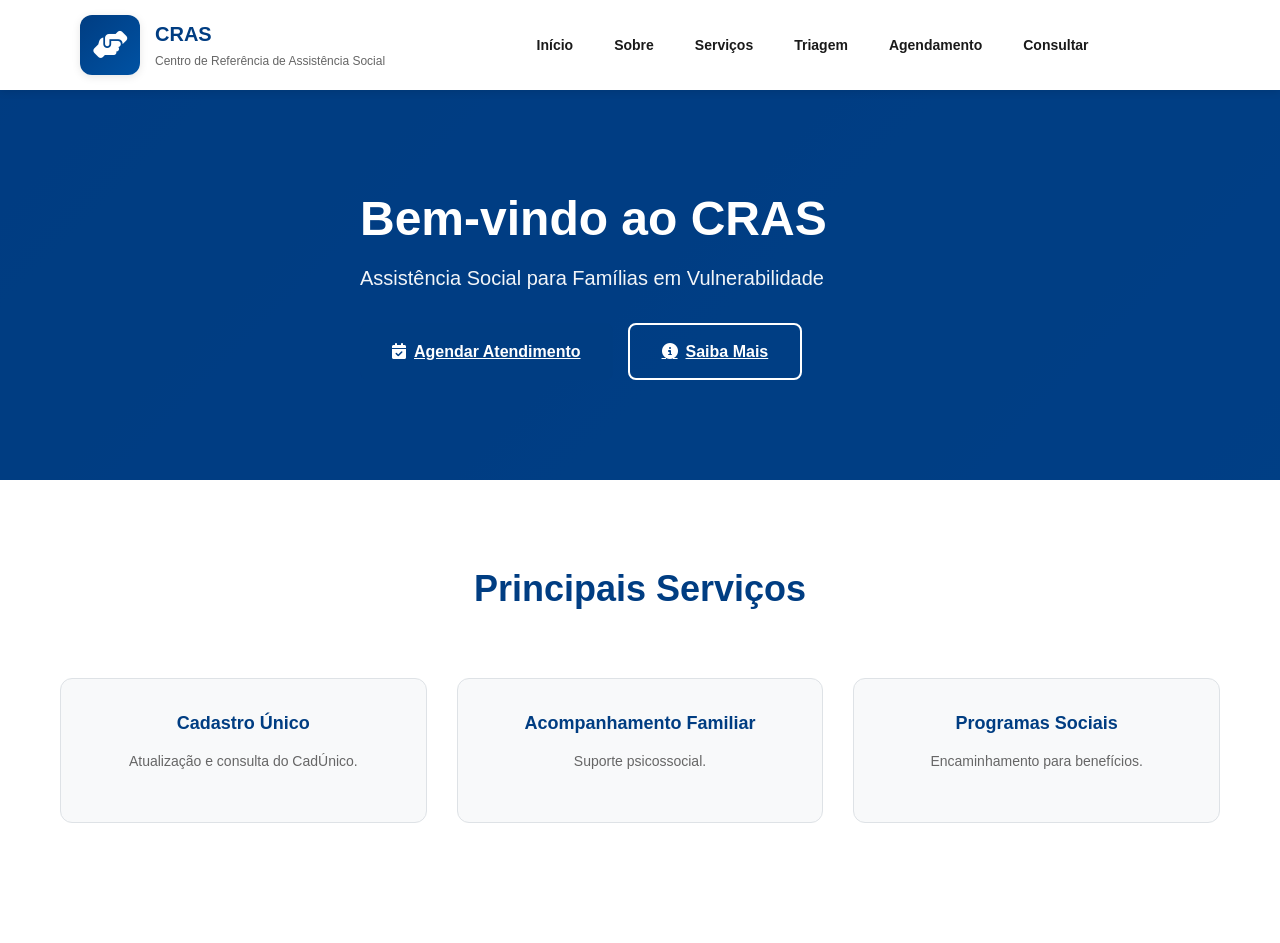
==== index.html @ 46a053cc "Primeiro commit" ====
<!doctype html>
<html lang="pt-BR">
<head>
  <meta charset="utf-8" />
  <meta name="viewport" content="width=device-width, initial-scale=1" />
  <title>CRAS - Início</title>
  <link rel="stylesheet" href="styles.css" />
  <link rel="stylesheet" href="https://cdnjs.cloudflare.com/ajax/libs/font-awesome/6.4.0/css/all.min.css">
</head>
<body>

<header class="header-principal">
  <div class="container-fluid header-content">
    <div class="logo-section">
      <div class="logo"><i class="fas fa-hands-helping"></i></div>
      <div class="logo-text">
        <h1>CRAS</h1>
        <p>Centro de Referência de Assistência Social</p>
      </div>
    </div>

    <nav class="nav-principal">
  <a href="index.html" class="nav-link">Início</a>
  <a href="sobre.html" class="nav-link">Sobre</a>
  <a href="servicos.html" class="nav-link">Serviços</a>
  <a href="triagem.html" class="nav-link">Triagem</a>
  <a href="agendamento.html" class="nav-link">Agendamento</a>
  <a href="consulta.html" class="nav-link">Consultar</a>
</nav>
  </div>
</header>

<section class="hero">
  <div class="hero-overlay"></div>
  <div class="container-fluid hero-content">
    <h2>Bem-vindo ao CRAS</h2>
    <p>Assistência Social para Famílias em Vulnerabilidade</p>
    <div class="hero-buttons">
      <a href="agendamento.html" class="btn btn-primary btn-lg">
        <i class="fas fa-calendar-check"></i> Agendar Atendimento
      </a>
      <a href="sobre.html" class="btn btn-secondary btn-lg">
        <i class="fas fa-info-circle"></i> Saiba Mais
      </a>
    </div>
  </div>
</section>

<section class="servicos">
  <div class="container-fluid">
    <div class="section-header">
      <h2>Principais Serviços</h2>
    </div>

    <div class="servicos-grid">
      <div class="servico-card">
        <h3>Cadastro Único</h3>
        <p>Atualização e consulta do CadÚnico.</p>
      </div>

      <div class="servico-card">
        <h3>Acompanhamento Familiar</h3>
        <p>Suporte psicossocial.</p>
      </div>

      <div class="servico-card">
        <h3>Programas Sociais</h3>
        <p>Encaminhamento para benefícios.</p>
      </div>
    </div>
  </div>
</section>

<script src="app.js"></script>
</body>
</html>
---- styles.css ----
/* ================== VARIÁVEIS E RESET ================== */
:root {
  --primary: #003d82;
  --primary-light: #0052a3;
  --secondary: #1a5490;
  --accent: #d4af37;
  --success: #28a745;
  --danger: #dc3545;
  --warning: #ffc107;
  --info: #17a2b8;
  
  --bg-light: #f8f9fa;
  --bg-white: #ffffff;
  --text-dark: #1a1a1a;
  --text-muted: #666666;
  --border-color: #dee2e6;
  --shadow: 0 2px 8px rgba(0, 0, 0, 0.1);
  --shadow-lg: 0 8px 16px rgba(0, 0, 0, 0.15);
  
  --font-primary: 'Segoe UI', Tahoma, Geneva, Verdana, sans-serif;
}

* {
  margin: 0;
  padding: 0;
  box-sizing: border-box;
}

html {
  scroll-behavior: smooth;
}

body {
  font-family: var(--font-primary);
  color: var(--text-dark);
  background-color: var(--bg-light);
  line-height: 1.6;
}

/* ================== CONTAINER ================== */
.container-fluid {
  max-width: 1200px;
  margin: 0 auto;
  padding: 0 20px;
}

/* ================== TOPBAR ================== */
.topbar {
  background-color: var(--primary);
  color: white;
  padding: 10px 0;
  font-size: 13px;
  border-bottom: 3px solid var(--accent);
}

.topbar {
  display: flex;
  justify-content: space-between;
  align-items: center;
  padding: 10px 40px;
}

.topbar-left,
.topbar-right {
  display: flex;
  gap: 25px;
  align-items: center;
}

.topbar-left span,
.topbar-right a {
  color: white;
  text-decoration: none;
  transition: color 0.3s;
}

.topbar-left span:hover,
.topbar-right a:hover {
  color: var(--accent);
}

.divider {
  color: rgba(255, 255, 255, 0.3);
}

.topbar i {
  margin-right: 5px;
}

@media (max-width: 768px) {
  .topbar {
    flex-direction: column;
    gap: 10px;
    padding: 10px 20px;
  }
  
  .topbar-left,
  .topbar-right {
    flex-wrap: wrap;
    gap: 15px;
  }
}

/* ================== HEADER PRINCIPAL ================== */
.header-principal {
  background-color: var(--bg-white);
  box-shadow: var(--shadow);
  position: sticky;
  top: 0;
  z-index: 100;
}

.header-principal .container-fluid {
  padding: 15px 40px;
}

.header-content {
  display: flex;
  justify-content: space-between;
  align-items: center;
  gap: 40px;
}

.logo-section {
  display: flex;
  align-items: center;
  gap: 15px;
  flex-shrink: 0;
}

.logo {
  width: 60px;
  height: 60px;
  background: linear-gradient(135deg, var(--primary) 0%, var(--primary-light) 100%);
  color: white;
  display: flex;
  align-items: center;
  justify-content: center;
  border-radius: 12px;
  font-size: 28px;
  box-shadow: var(--shadow);
}

.logo-text h1 {
  margin: 0;
  font-size: 20px;
  color: var(--primary);
  font-weight: 700;
}

.logo-text p {
  margin: 2px 0 0 0;
  font-size: 12px;
  color: var(--text-muted);
}

/* ================== NAVEGAÇÃO PRINCIPAL ================== */
.nav-principal {
  display: flex;
  gap: 5px;
  align-items: center;
  flex: 1;
  justify-content: center;
  flex-wrap: wrap;
}

.nav-link {
  text-decoration: none;
  color: var(--text-dark);
  padding: 12px 18px;
  border-radius: 8px;
  font-weight: 600;
  font-size: 14px;
  transition: all 0.3s;
  display: flex;
  align-items: center;
  gap: 6px;
  white-space: nowrap;
}

.nav-link:hover {
  background-color: var(--bg-light);
  color: var(--primary);
}

.nav-link.active {
  background-color: var(--primary);
  color: white;
}

.nav-link i {
  font-size: 16px;
}

/* ================== HEADER ACTIONS ================== */
.header-actions {
  display: flex;
  gap: 15px;
  align-items: center;
  flex-shrink: 0;
}

.btn-menu {
  display: none;
  background: none;
  border: none;
  font-size: 24px;
  cursor: pointer;
  color: var(--primary);
}

@media (max-width: 1024px) {
  .header-content {
    gap: 20px;
  }
  
  .nav-principal {
    gap: 0;
  }
  
  .nav-link {
    padding: 10px 14px;
    font-size: 13px;
  }
}

@media (max-width: 768px) {
  .header-content {
    flex-wrap: wrap;
    gap: 15px;
  }
  
  .nav-principal {
    display: none;
    width: 100%;
    flex-direction: column;
    gap: 0;
  }
  
  .nav-principal.mobile-active {
    display: flex;
  }
  
  .btn-menu {
    display: block;
  }
}

/* ================== BOTÕES ================== */
.btn {
  padding: 12px 5px;
  width: fit-content;
  border: none;
  border-radius: 8px;
  font-weight: 600;
  cursor: pointer;
  transition: all 0.3s;
  display: inline-flex;
  align-items: center;
  gap: 8px;
  font-family: var(--font-primary);
  font-size: 14px;
}

.btn-primary {
  background-color: var(--primary);
  color: white;
}

.btn-primary:hover {
  background-color: var(--primary-light);
  box-shadow: var(--shadow-lg);
  transform: translateY(-2px);
}

.btn-secondary {
  background-color: transparent;
  color: white;
  border: 2px solid white;
}

.btn-secondary:hover {
  background-color: rgba(255, 255, 255, 0.1);
}

.btn-lg {
  padding: 14px 32px;
  font-size: 16px;
}

.btn-block {
  width: 70%;
  justify-content: center;
}

/* ================== HERO SECTION ================== */
.hero {
  background: linear-gradient(135deg, var(--primary) 0%, var(--primary-light) 100%),
              url('https://images.unsplash.com/photo-1552664730-d307ca884978?w=1200');
  background-size: cover;
  background-position: center;
  background-attachment: fixed;
  color: white;
  padding: 100px 40px;
  position: relative;
  overflow: hidden;
}

.hero-overlay {
  position: absolute;
  inset: 0;
  background: rgba(0, 61, 130, 0.85);
}

.hero-content {
  position: relative;
  z-index: 2;
  max-width: 600px;
}

.hero h2 {
  font-size: 48px;
  font-weight: 700;
  margin-bottom: 15px;
  line-height: 1.2;
}

.hero p {
  font-size: 20px;
  margin-bottom: 30px;
  line-height: 1.5;
  opacity: 0.95;
}

.hero-buttons {
  display: flex;
  gap: 15px;
  flex-wrap: wrap;
}

@media (max-width: 768px) {
  .hero {
    padding: 60px 20px;
  }
  
  .hero h2 {
    font-size: 36px;
  }
  
  .hero p {
    font-size: 16px;
  }
  
  .hero-buttons {
    flex-direction: column;
  }
  
  .btn-lg {
    width: 100%;
  }
}

/* ================== SEÇÃO SERVIÇOS ================== */
.servicos {
  padding: 80px 40px;
  background-color: var(--bg-white);
}

.section-header {
  text-align: center;
  margin-bottom: 60px;
}

.section-header h2 {
  font-size: 36px;
  color: var(--primary);
  margin-bottom: 10px;
  font-weight: 700;
}

.section-header p {
  font-size: 16px;
  color: var(--text-muted);
}

.servicos-grid {
  display: grid;
  grid-template-columns: repeat(auto-fit, minmax(280px, 1fr));
  gap: 30px;
  margin-bottom: 40px;
}

.servico-card {
  background-color: var(--bg-light);
  padding: 30px;
  border-radius: 12px;
  text-align: center;
  transition: all 0.3s;
  border: 1px solid var(--border-color);
}

.servico-card:hover {
  transform: translateY(-8px);
  box-shadow: var(--shadow-lg);
  background-color: var(--bg-white);
}

.servico-icon {
  width: 70px;
  height: 70px;
  background-color: var(--primary);
  color: white;
  border-radius: 12px;
  display: flex;
  align-items: center;
  justify-content: center;
  margin: 0 auto 20px;
  font-size: 32px;
}

.servico-card h3 {
  font-size: 18px;
  color: var(--primary);
  margin-bottom: 12px;
  font-weight: 700;
}

.servico-card p {
  color: var(--text-muted);
  font-size: 14px;
  margin-bottom: 20px;
  line-height: 1.6;
}

.link-mais {
  color: var(--primary);
  text-decoration: none;
  font-weight: 600;
  transition: color 0.3s;
}

.link-mais:hover {
  color: var(--primary-light);
}

/* ================== AGENDAMENTO ================== */
.agendamento {
  padding: 80px 40px;
  background-color: var(--bg-light);
}

.agendamento-wrapper {
  display: grid;
  grid-template-columns: 1fr 1fr;
  gap: 60px;
  align-items: start;
}

.agendamento-info h2 {
  font-size: 32px;
  color: var(--primary);
  margin-bottom: 10px;
  font-weight: 700;
}

.agendamento-info > p {
  color: var(--text-muted);
  margin-bottom: 40px;
  font-size: 16px;
}

.info-items {
  display: flex;
  flex-direction: column;
  gap: 25px;
}

.info-item {
  display: flex;
  gap: 20px;
}

.info-item i {
  width: 50px;
  height: 50px;
  background-color: var(--primary);
  color: white;
  border-radius: 10px;
  display: flex;
  align-items: center;
  justify-content: center;
  flex-shrink: 0;
  font-size: 20px;
}

.info-item h4 {
  margin: 0 0 5px 0;
  color: var(--primary);
  font-size: 16px;
}

.info-item p {
  margin: 0;
  color: var(--text-muted);
  font-size: 14px;
}

/* ================== FORMULÁRIO ================== */
.form-agendamento {
  background-color: var(--bg-white);
  padding: 40px;
  border-radius: 12px;
  box-shadow: var(--shadow-lg);
}

.form-group {
  margin-bottom: 20px;
}

.form-group label {
  display: block;
  margin-bottom: 8px;
  font-weight: 600;
  color: var(--text-dark);
  font-size: 14px;
}

.form-group input,
.form-group select,
.form-group textarea {
  width: 100%;
  padding: 12px 15px;
  border: 1px solid var(--border-color);
  border-radius: 8px;
  font-family: var(--font-primary);
  font-size: 14px;
  transition: border-color 0.3s;
}

.form-group input:focus,
.form-group select:focus,
.form-group textarea:focus {
  outline: none;
  border-color: var(--primary);
  box-shadow: 0 0 0 3px rgba(0, 61, 130, 0.1);
}

.form-row {
  display: grid;
  grid-template-columns: 1fr 1fr;
  gap: 20px;
}

.form-group textarea {
  resize: vertical;
  font-family: var(--font-primary);
}

@media (max-width: 768px) {
  .agendamento-wrapper {
    grid-template-columns: 1fr;
    gap: 40px;
  }
  
  .form-row {
    grid-template-columns: 1fr;
  }
}

/* ================== AVISOS ================== */
.avisos {
  padding: 80px 40px;
  background-color: var(--bg-white);
}

.avisos-grid {
  display: grid;
  grid-template-columns: repeat(auto-fit, minmax(300px, 1fr));
  gap: 30px;
}

.aviso-card {
  background-color: var(--bg-light);
  padding: 30px;
  border-radius: 12px;
  border-left: 5px solid var(--primary);
  transition: all 0.3s;
}

.aviso-card:hover {
  transform: translateY(-5px);
  box-shadow: var(--shadow-lg);
}

.aviso-destaque {
  background-color: linear-gradient(135deg, rgba(0, 61, 130, 0.05), rgba(0, 82, 163, 0.05));
  border-left-color: var(--accent);
}

.aviso-tag {
  display: inline-block;
  background-color: var(--primary);
  color: white;
  padding: 5px 12px;
  border-radius: 20px;
  font-size: 12px;
  font-weight: 600;
  margin-bottom: 15px;
}

.aviso-destaque .aviso-tag {
  background-color: var(--accent);
  color: var(--primary);
}

.aviso-card h3 {
  color: var(--primary);
  margin: 0 0 10px 0;
  font-size: 18px;
  font-weight: 700;
}

.aviso-card p {
  color: var(--text-muted);
  margin: 0 0 15px 0;
  font-size: 14px;
  line-height: 1.6;
}

/* ================== RODAPÉ ================== */
.footer {
  background-color: var(--primary);
  color: white;
  padding: 50px 40px 20px;
  margin-top: 40px;
}

.footer-content {
  display: grid;
  grid-template-columns: repeat(auto-fit, minmax(250px, 1fr));
  gap: 40px;
  margin-bottom: 30px;
  padding-bottom: 30px;
  border-bottom: 1px solid rgba(255, 255, 255, 0.1);
}

.footer-section h4 {
  font-size: 16px;
  margin-bottom: 15px;
  font-weight: 700;
}

.footer-section p {
  color: rgba(255, 255, 255, 0.8);
  font-size: 14px;
  margin-bottom: 10px;
}

.footer-section ul {
  list-style: none;
}

.footer-section ul li {
  margin-bottom: 8px;
}

.footer-section a {
  color: rgba(255, 255, 255, 0.8);
  text-decoration: none;
  transition: color 0.3s;
  font-size: 14px;
}

.footer-section a:hover {
  color: var(--accent);
}

.footer-social {
  display: flex;
  gap: 15px;
}

.footer-social a {
  width: 40px;
  height: 40px;
  background-color: rgba(255, 255, 255, 0.1);
  border-radius: 50%;
  display: flex;
  align-items: center;
  justify-content: center;
  font-size: 18px;
  transition: all 0.3s;
}

.footer-social a:hover {
  background-color: var(--accent);
  color: var(--primary);
  transform: translateY(-3px);
}

.footer-bottom {
  text-align: center;
  padding-top: 20px;
  color: rgba(255, 255, 255, 0.7);
  font-size: 13px;
}

/* ================== RESPONSIVIDADE ================== */
@media (max-width: 1024px) {
  .header-principal .container-fluid {
    padding: 12px 20px;
  }
  
  .hero {
    padding: 70px 20px;
  }
  
  .servicos,
  .agendamento,
  .avisos,
  .footer {
    padding: 60px 20px;
  }
  
  .section-header h2 {
    font-size: 28px;
  }
}

@media (max-width: 768px) {
  .topbar {
    padding: 10px 20px;
    font-size: 12px;
  }
  
  .logo-section {
    gap: 10px;
  }
  
  .logo {
    width: 50px;
    height: 50px;
    font-size: 24px;
  }
  
  .logo-text h1 {
    font-size: 18px;
  }
  
  .header-actions {
    gap: 10px;
  }
  
  .hero {
    padding: 50px 20px;
  }
  
  .hero h2 {
    font-size: 28px;
  }
  
  .servicos,
  .agendamento,
  .avisos,
  .footer {
    padding: 40px 20px;
  }
  
  .section-header h2 {
    font-size: 24px;
  }
  
  .form-agendamento {
    padding: 25px;
  }
  
  .footer-content {
    gap: 30px;
  }
}

/* ================== UTILITÁRIOS ================== */
.active {
  border-color: var(--primary);
}
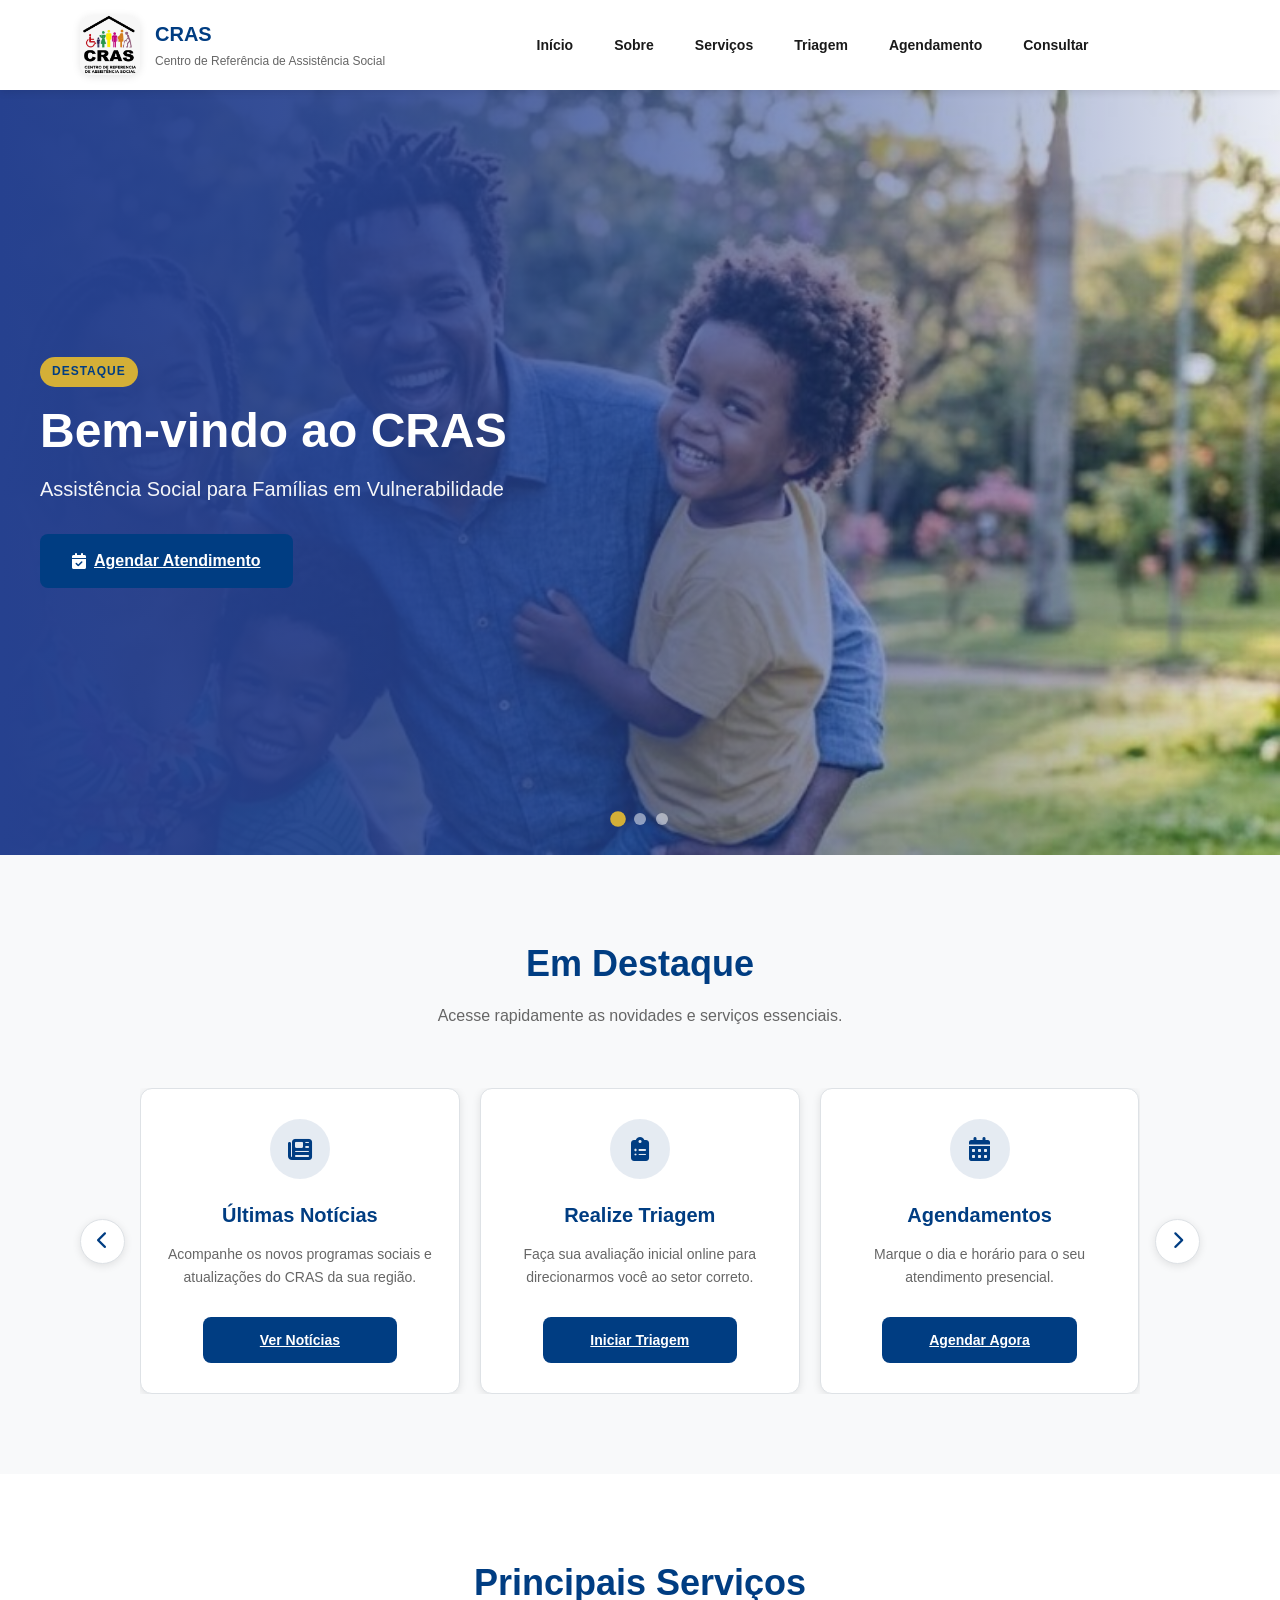
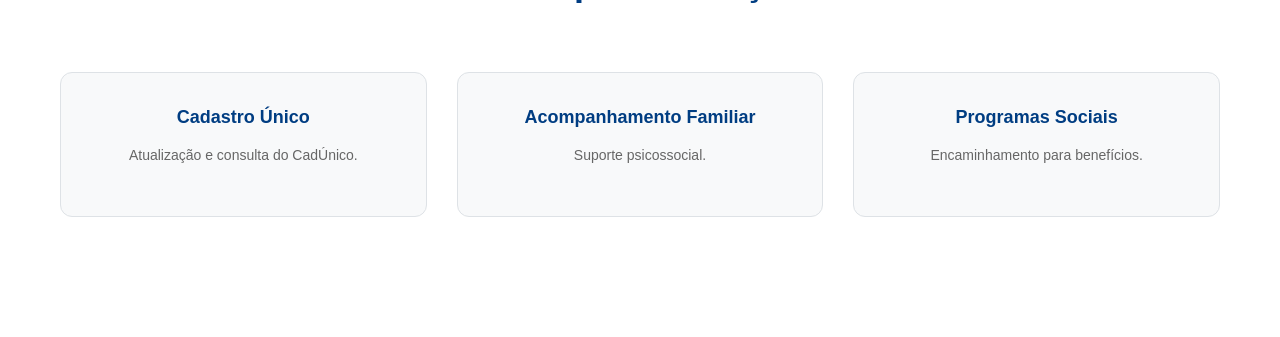
==== commit 140d8cf6: "adição do carrosel de noticias" ====
--- a/index.html
+++ b/index.html
@@ -12,12 +12,14 @@
 <header class="header-principal">
   <div class="container-fluid header-content">
     <div class="logo-section">
-      <div class="logo"><i class="fas fa-hands-helping"></i></div>
-      <div class="logo-text">
-        <h1>CRAS</h1>
-        <p>Centro de Referência de Assistência Social</p>
-      </div>
-    </div>
+  <div class="logo">
+    <img src="imagens/logo.jpg" alt="Logo CRAS" class="logo-img">
+  </div>
+  <div class="logo-text">
+    <h1>CRAS</h1>
+    <p>Centro de Referência de Assistência Social</p>
+  </div>
+</div>
 
     <nav class="nav-principal">
   <a href="index.html" class="nav-link">Início</a>
@@ -30,18 +32,101 @@
   </div>
 </header>
 
-<section class="hero">
-  <div class="hero-overlay"></div>
-  <div class="container-fluid hero-content">
-    <h2>Bem-vindo ao CRAS</h2>
-    <p>Assistência Social para Famílias em Vulnerabilidade</p>
-    <div class="hero-buttons">
-      <a href="agendamento.html" class="btn btn-primary btn-lg">
-        <i class="fas fa-calendar-check"></i> Agendar Atendimento
-      </a>
-      <a href="sobre.html" class="btn btn-secondary btn-lg">
-        <i class="fas fa-info-circle"></i> Saiba Mais
-      </a>
+<section class="hero-slider-container">
+  
+  <div class="hero-slide active" style="background-image: url('imagens/teste.jpg');">
+    <div class="hero-overlay"></div>
+    <div class="container-fluid hero-content">
+      <span class="badge-noticia">Destaque</span>
+      <h2>Bem-vindo ao CRAS</h2>
+      <p>Assistência Social para Famílias em Vulnerabilidade</p>
+      <div class="hero-buttons">
+        <a href="agendamento.html" class="btn btn-primary btn-lg">
+          <i class="fas fa-calendar-check"></i> Agendar Atendimento
+        </a>
+      </div>
+    </div>
+  </div>
+
+  <div class="hero-slide" style="background-image: url('imagens/senainews.jpg'); background-color: #1a5490;"> <div class="hero-overlay"></div>
+    <div class="container-fluid hero-content">
+      <span class="badge-noticia">Novidade</span>
+      <h2>Abertura de Novas Vagas para Cursos Profissionalizantes</h2>
+      <p>Qualifique-se para o mercado de trabalho com os novos cursos gratuitos do SENAI em parceria com o CRAS.</p>
+      <div class="hero-buttons">
+        <a href="noticia1.html" class="btn btn-primary btn-lg">
+          <i class="fas fa-book-open"></i> Ler Notícia Completa
+        </a>
+      </div>
+    </div>
+  </div>
+
+  <div class="hero-slide" style="background-image: url('imagens/cadunico.jpg'); background-color: #003d82;"> <div class="hero-overlay"></div>
+    <div class="container-fluid hero-content">
+      <span class="badge-noticia">Aviso Importante</span>
+      <h2>Atualização do Cadastro Único 2026</h2>
+      <p>Evite o bloqueio dos seus benefícios. Veja quem precisa atualizar os dados presencialmente neste semestre.</p>
+      <div class="hero-buttons">
+        <a href="noticia2.html" class="btn btn-primary btn-lg">
+          <i class="fas fa-info-circle"></i> Saiba Mais
+        </a>
+      </div>
+    </div>
+  </div>
+
+  <div class="hero-indicators">
+    <div class="dot active" onclick="mudarSlide(0)"></div>
+    <div class="dot" onclick="mudarSlide(1)"></div>
+    <div class="dot" onclick="mudarSlide(2)"></div>
+  </div>
+
+</section>
+
+<section class="destaques">
+  <div class="container-fluid">
+    <div class="section-header">
+      <h2>Em Destaque</h2>
+      <p>Acesse rapidamente as novidades e serviços essenciais.</p>
+    </div>
+    
+    <div class="carrossel-container">
+      <button class="btn-nav prev" id="btnPrev"><i class="fas fa-chevron-left"></i></button>
+      
+      <div class="carrossel-wrapper">
+        <div class="carrossel-track" id="track">
+          
+          <div class="cartao-carrossel">
+            <div class="cartao-icone"><i class="fas fa-newspaper"></i></div>
+            <h3>Últimas Notícias</h3>
+            <p>Acompanhe os novos programas sociais e atualizações do CRAS da sua região.</p>
+            <a href="#" class="btn btn-primary btn-block">Ver Notícias</a>
+          </div>
+
+          <div class="cartao-carrossel">
+            <div class="cartao-icone"><i class="fas fa-clipboard-list"></i></div>
+            <h3>Realize Triagem</h3>
+            <p>Faça sua avaliação inicial online para direcionarmos você ao setor correto.</p>
+            <a href="triagem.html" class="btn btn-primary btn-block">Iniciar Triagem</a>
+          </div>
+
+          <div class="cartao-carrossel">
+            <div class="cartao-icone"><i class="fas fa-calendar-alt"></i></div>
+            <h3>Agendamentos</h3>
+            <p>Marque o dia e horário para o seu atendimento presencial.</p>
+            <a href="agendamento.html" class="btn btn-primary btn-block">Agendar Agora</a>
+          </div>
+
+          <div class="cartao-carrossel">
+            <div class="cartao-icone"><i class="fas fa-info-circle"></i></div>
+            <h3>Dúvidas Frequentes</h3>
+            <p>Encontre respostas rápidas sobre o Cadastro Único e benefícios.</p>
+            <a href="sobre.html" class="btn btn-secondary btn-block" style="border-color: var(--primary); color: var(--primary);">Ler FAQ</a>
+          </div>
+
+        </div>
+      </div>
+
+      <button class="btn-nav next" id="btnNext"><i class="fas fa-chevron-right"></i></button>
     </div>
   </div>
 </section>
--- a/styles.css
+++ b/styles.css
@@ -129,16 +129,23 @@
 }
 
 .logo {
-  width: 60px;
-  height: 60px;
-  background: linear-gradient(135deg, var(--primary) 0%, var(--primary-light) 100%);
-  color: white;
+  width: 60px;          /* Mantém a largura que você tinha antes */
+  height: 60px;         /* Mantém a altura */
+  border-radius: 12px;  /* Mantém as bordas arredondadas */
+  box-shadow: var(--shadow); /* Mantém a sombrinha charmosa */
+  overflow: hidden;     /* Não deixa a foto vazar das bordas arredondadas */
+  padding: 0;
   display: flex;
   align-items: center;
   justify-content: center;
-  border-radius: 12px;
-  font-size: 28px;
-  box-shadow: var(--shadow);
+  flex-shrink: 0;
+}
+
+.logo-img {
+  width: 100%;
+  height: 100%;
+  object-fit: cover;    /* Preenche o espaço sem esticar/amassar a foto */
+  display: block;
 }
 
 .logo-text h1 {
@@ -294,42 +301,95 @@
 }
 
 /* ================== HERO SECTION ================== */
-.hero {
-  background: linear-gradient(135deg, var(--primary) 0%, var(--primary-light) 100%),
-              url('https://images.unsplash.com/photo-1552664730-d307ca884978?w=1200');
+/* ================== HERO SLIDER (BANNER PRINCIPAL) ================== */
+.hero-slider-container {
+  position: relative;
+  width: 100%;
+  height: 85vh; /* Ocupa 85% da altura da tela */
+  min-height: 500px;
+  overflow: hidden;
+  background-color: var(--primary); /* Cor de fundo caso a imagem demore a carregar */
+}
+
+.hero-slide {
+  position: absolute;
+  top: 0;
+  left: 0;
+  width: 100%;
+  height: 100%;
   background-size: cover;
-  background-position: center;
-  background-attachment: fixed;
-  color: white;
-  padding: 100px 40px;
-  position: relative;
-  overflow: hidden;
-}
-
+  background-position: center right;
+  background-repeat: no-repeat;
+  opacity: 0;
+  transition: opacity 1s ease-in-out; /* Esta é a mágica do Fade (transição suave) */
+  display: flex;
+  align-items: center;
+  z-index: 1;
+}
+
+/* O slide ativo fica visível e por cima */
+.hero-slide.active {
+  opacity: 1;
+  z-index: 2;
+}
+
+/* Mantendo o seu degradê azul elegante por cima das imagens */
 .hero-overlay {
   position: absolute;
-  inset: 0;
-  background: rgba(0, 61, 130, 0.85);
-}
-
-.hero-content {
+  top: 0;
+  left: 0;
+  width: 100%;
+  height: 100%;
+  background: linear-gradient(to right,
+      rgba(38, 65, 143, 1) 0%, 
+      rgba(38, 65, 143, 0.9) 30%, 
+      rgba(38, 65, 143, 0.6) 60%, 
+      rgba(38, 65, 143, 0.1) 100% 
+    );
+  z-index: 3;
+}
+
+.hero-slide .hero-content {
   position: relative;
-  z-index: 2;
-  max-width: 600px;
-}
-
-.hero h2 {
+  z-index: 4; /* Fica acima do degradê */
+  max-width: 800px;
+  margin-left: 0; /* Alinhado à esquerda como na sua imagem original */
+  color: white;
+  padding: 0 40px;
+  transform: translateY(20px);
+  transition: transform 0.8s ease-out, opacity 0.8s ease-out;
+}
+
+.hero-slide.active .hero-content {
+  transform: translateY(0);
+}
+
+.badge-noticia {
+  display: inline-block;
+  background-color: var(--accent);
+  color: var(--primary);
+  font-weight: bold;
+  font-size: 12px;
+  padding: 5px 12px;
+  border-radius: 20px;
+  margin-bottom: 15px;
+  text-transform: uppercase;
+  letter-spacing: 1px;
+}
+
+.hero-slider-container h2 {
   font-size: 48px;
   font-weight: 700;
   margin-bottom: 15px;
   line-height: 1.2;
 }
 
-.hero p {
+.hero-slider-container p {
   font-size: 20px;
   margin-bottom: 30px;
   line-height: 1.5;
   opacity: 0.95;
+  max-width: 600px;
 }
 
 .hero-buttons {
@@ -338,25 +398,52 @@
   flex-wrap: wrap;
 }
 
+/* Bolinhas de navegação do Slider */
+.hero-indicators {
+  position: absolute;
+  bottom: 30px;
+  left: 50%;
+  transform: translateX(-50%);
+  display: flex;
+  gap: 10px;
+  z-index: 5;
+}
+
+.dot {
+  width: 12px;
+  height: 12px;
+  background-color: rgba(255, 255, 255, 0.5);
+  border-radius: 50%;
+  cursor: pointer;
+  transition: background-color 0.3s, transform 0.3s;
+}
+
+.dot.active {
+  background-color: var(--accent); /* Fica dourado quando ativo */
+  transform: scale(1.3);
+}
+
+/* Responsividade do Hero Slider */
 @media (max-width: 768px) {
-  .hero {
-    padding: 60px 20px;
-  }
-  
-  .hero h2 {
-    font-size: 36px;
-  }
-  
-  .hero p {
+  .hero-slider-container h2 {
+    font-size: 32px;
+  }
+  .hero-slider-container p {
     font-size: 16px;
   }
-  
+  .hero-slide .hero-content {
+    padding: 0 20px;
+    text-align: center;
+    margin: 0 auto;
+  }
+  .hero-overlay {
+    background: linear-gradient(to bottom,
+      rgba(38, 65, 143, 0.8) 0%, 
+      rgba(38, 65, 143, 1) 100% 
+    );
+  }
   .hero-buttons {
-    flex-direction: column;
-  }
-  
-  .btn-lg {
-    width: 100%;
+    justify-content: center;
   }
 }
 
@@ -782,4 +869,115 @@
 /* ================== UTILITÁRIOS ================== */
 .active {
   border-color: var(--primary);
+}
+
+/* ================== CARROSSEL DE DESTAQUES ================== */
+.destaques {
+  padding: 80px 40px;
+  background-color: var(--bg-light);
+}
+
+.carrossel-container {
+  display: flex;
+  align-items: center;
+  justify-content: center;
+  position: relative;
+  gap: 15px;
+}
+
+.carrossel-wrapper {
+  overflow: hidden;
+  width: 100%;
+  max-width: 1000px; /* Limita a largura máxima para não esticar muito em telas gigantes */
+}
+
+.carrossel-track {
+  display: flex;
+  transition: transform 0.4s ease-in-out;
+  gap: 20px;
+}
+
+.cartao-carrossel {
+  background-color: var(--bg-white);
+  border-radius: 12px;
+  padding: 30px 20px;
+  /* Calcula a largura para mostrar 3 cartões, descontando o gap de 20px */
+  min-width: calc(33.333% - 13.5px); 
+  box-shadow: var(--shadow);
+  text-align: center;
+  border: 1px solid var(--border-color);
+  transition: all 0.3s;
+  display: flex;
+  flex-direction: column;
+  align-items: center;
+}
+
+.cartao-carrossel:hover {
+  transform: translateY(-5px);
+  box-shadow: var(--shadow-lg);
+}
+
+.cartao-icone {
+  width: 60px;
+  height: 60px;
+  background-color: rgba(0, 61, 130, 0.1); /* Fundo sutil baseado na sua cor primária */
+  color: var(--primary);
+  border-radius: 50%;
+  display: flex;
+  align-items: center;
+  justify-content: center;
+  font-size: 24px;
+  margin-bottom: 20px;
+}
+
+.cartao-carrossel h3 {
+  color: var(--primary);
+  margin-bottom: 12px;
+  font-size: 20px;
+}
+
+.cartao-carrossel p {
+  color: var(--text-muted);
+  font-size: 14px;
+  margin-bottom: 25px;
+  flex-grow: 1; /* Empurra o botão sempre para o final do cartão */
+}
+
+.btn-nav {
+  background-color: var(--bg-white);
+  border: 1px solid var(--border-color);
+  width: 45px;
+  height: 45px;
+  border-radius: 50%;
+  font-size: 18px;
+  color: var(--primary);
+  cursor: pointer;
+  display: flex;
+  align-items: center;
+  justify-content: center;
+  box-shadow: var(--shadow);
+  transition: all 0.3s;
+  flex-shrink: 0;
+  z-index: 10;
+}
+
+.btn-nav:hover {
+  background-color: var(--primary);
+  color: white;
+}
+
+/* Responsividade do Carrossel */
+@media (max-width: 992px) {
+  .cartao-carrossel {
+    min-width: calc(50% - 10px); /* 2 cartões no tablet */
+  }
+}
+
+@media (max-width: 768px) {
+  .cartao-carrossel {
+    min-width: 100%; /* 1 cartão no celular */
+  }
+  .destaques {
+    padding: 40px 20px;
+  }
 }
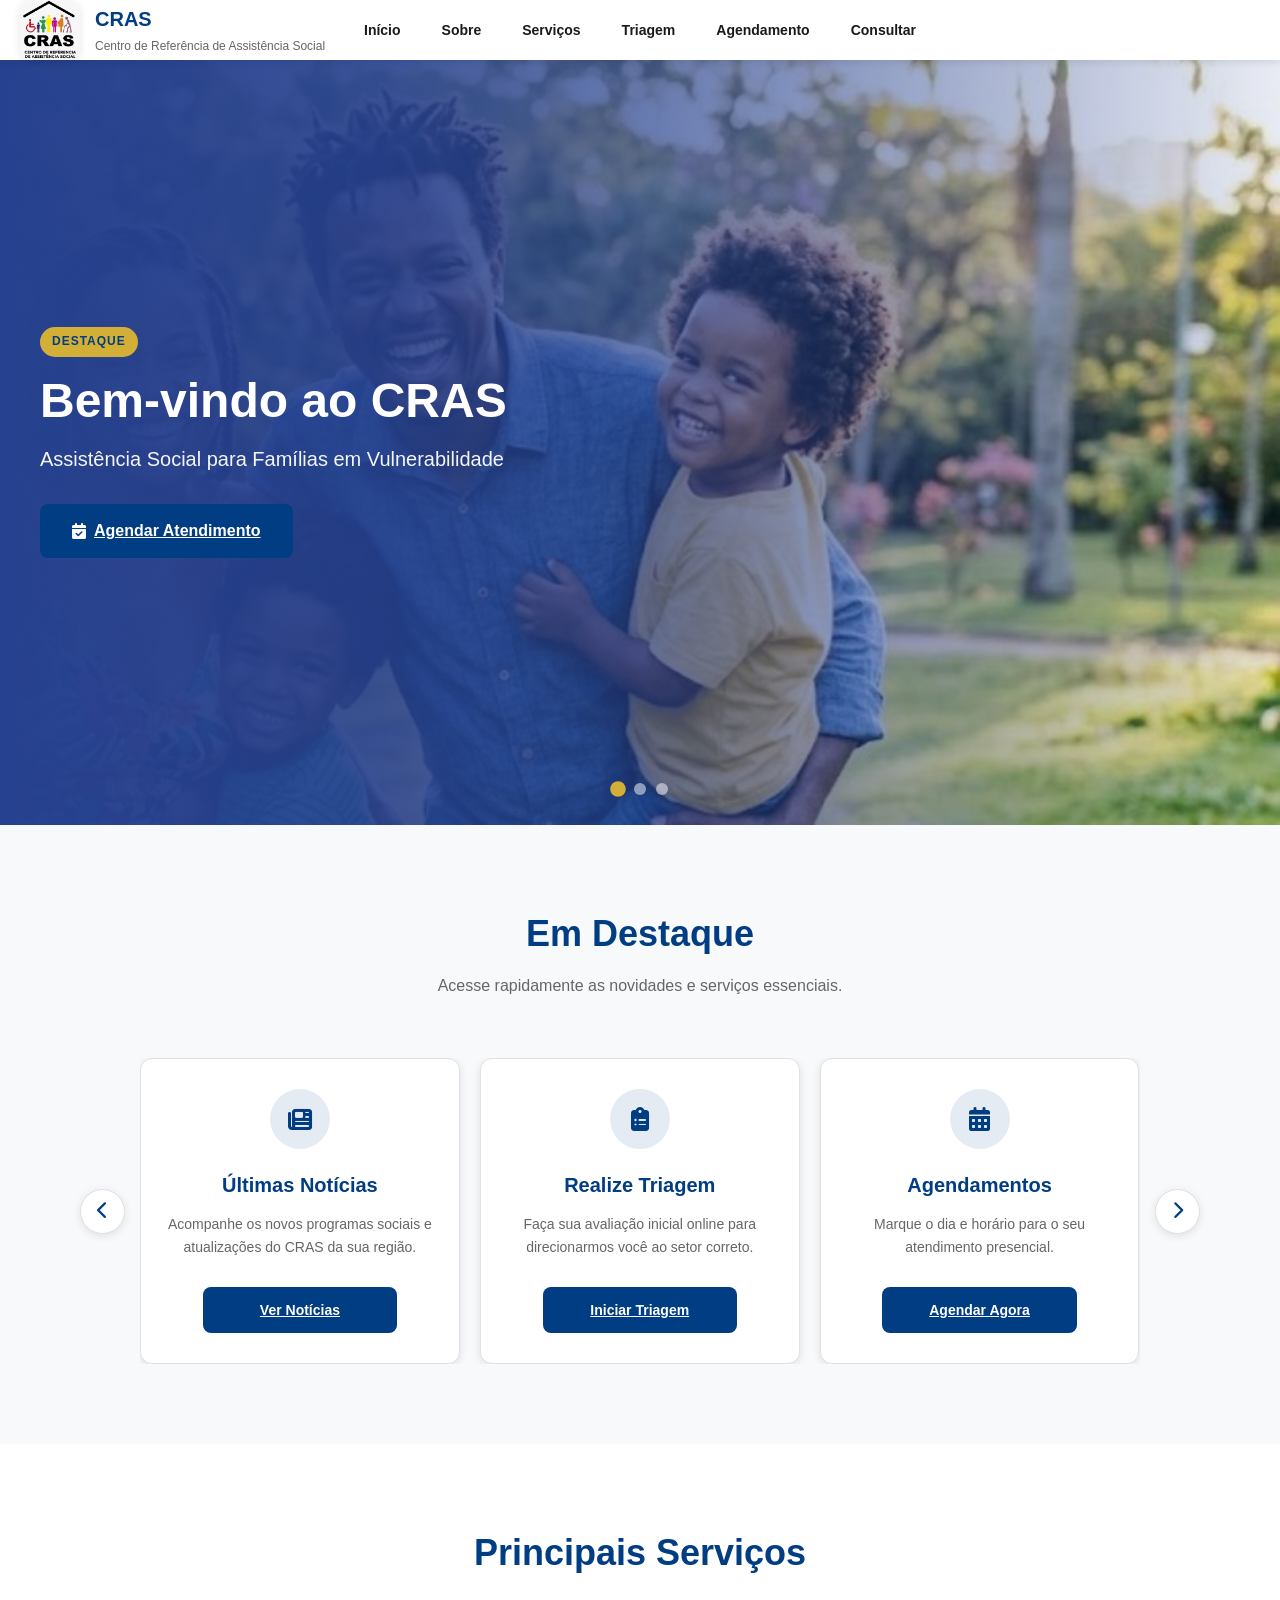
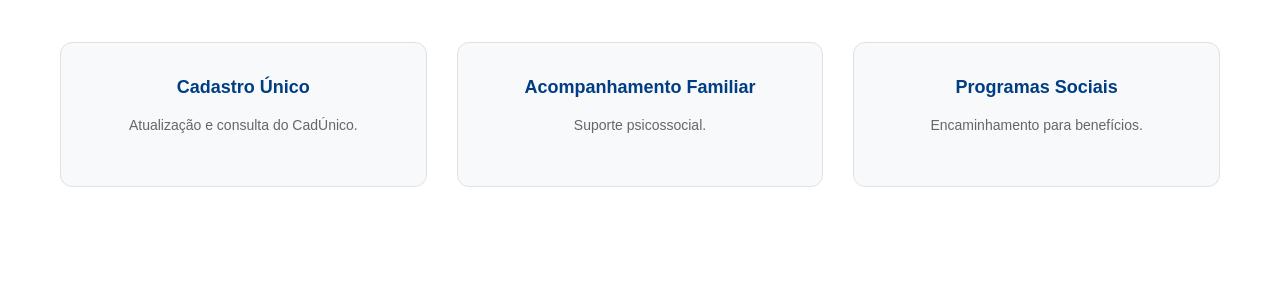
==== commit a9ece70f: "logo alinhada a esquerda" ====
--- a/index.html
+++ b/index.html
@@ -10,25 +10,27 @@
 <body>
 
 <header class="header-principal">
-  <div class="container-fluid header-content">
+  <div class="header-content">
+
     <div class="logo-section">
-  <div class="logo">
-    <img src="imagens/logo.jpg" alt="Logo CRAS" class="logo-img">
-  </div>
-  <div class="logo-text">
-    <h1>CRAS</h1>
-    <p>Centro de Referência de Assistência Social</p>
-  </div>
-</div>
+      <div class="logo">
+        <img src="imagens/logo.jpg" alt="Logo CRAS" class="logo-img">
+      </div>
+      <div class="logo-text">
+        <h1>CRAS</h1>
+        <p>Centro de Referência de Assistência Social</p>
+      </div>
+    </div>
 
     <nav class="nav-principal">
-  <a href="index.html" class="nav-link">Início</a>
-  <a href="sobre.html" class="nav-link">Sobre</a>
-  <a href="servicos.html" class="nav-link">Serviços</a>
-  <a href="triagem.html" class="nav-link">Triagem</a>
-  <a href="agendamento.html" class="nav-link">Agendamento</a>
-  <a href="consulta.html" class="nav-link">Consultar</a>
-</nav>
+      <a href="index.html" class="nav-link">Início</a>
+      <a href="sobre.html" class="nav-link">Sobre</a>
+      <a href="servicos.html" class="nav-link">Serviços</a>
+      <a href="triagem.html" class="nav-link">Triagem</a>
+      <a href="agendamento.html" class="nav-link">Agendamento</a>
+      <a href="consulta.html" class="nav-link">Consultar</a>
+    </nav>
+
   </div>
 </header>
 
--- a/styles.css
+++ b/styles.css
@@ -115,10 +115,9 @@
 }
 
 .header-content {
-  display: flex;
-  justify-content: space-between;
-  align-items: center;
-  gap: 40px;
+  display: grid;
+  grid-template-columns: auto 1fr auto;
+  align-items: center;
 }
 
 .logo-section {
@@ -126,6 +125,7 @@
   align-items: center;
   gap: 15px;
   flex-shrink: 0;
+  margin-left: 20px;
 }
 
 .logo {
@@ -163,12 +163,17 @@
 
 /* ================== NAVEGAÇÃO PRINCIPAL ================== */
 .nav-principal {
-  display: flex;
+  position: absolute;
+  left: 50%;
+  transform: translateX(-50%);
+  display: flex;
+  align-items: center;
   gap: 5px;
-  align-items: center;
-  flex: 1;
-  justify-content: center;
-  flex-wrap: wrap;
+}
+
+.nav-principal {
+  grid-column: 3;
+  justify-self: end;
 }
 
 .nav-link {
@@ -820,9 +825,12 @@
     font-size: 12px;
   }
   
-  .logo-section {
-    gap: 10px;
-  }
+ .logo-section {
+  margin-left: 100px;
+}
+.logo-section {
+  grid-column: 1;
+}
   
   .logo {
     width: 50px;
@@ -833,10 +841,21 @@
   .logo-text h1 {
     font-size: 18px;
   }
+  .header-content {
+  position: relative;
+  display: flex;
+  align-items: center;
+}
   
   .header-actions {
-    gap: 10px;
-  }
+  justify-self: end;
+}
+.header-inner {
+  width: 100%;
+  display: grid;
+  grid-template-columns: auto 1fr auto;
+  align-items: center;
+}
   
   .hero {
     padding: 50px 20px;
